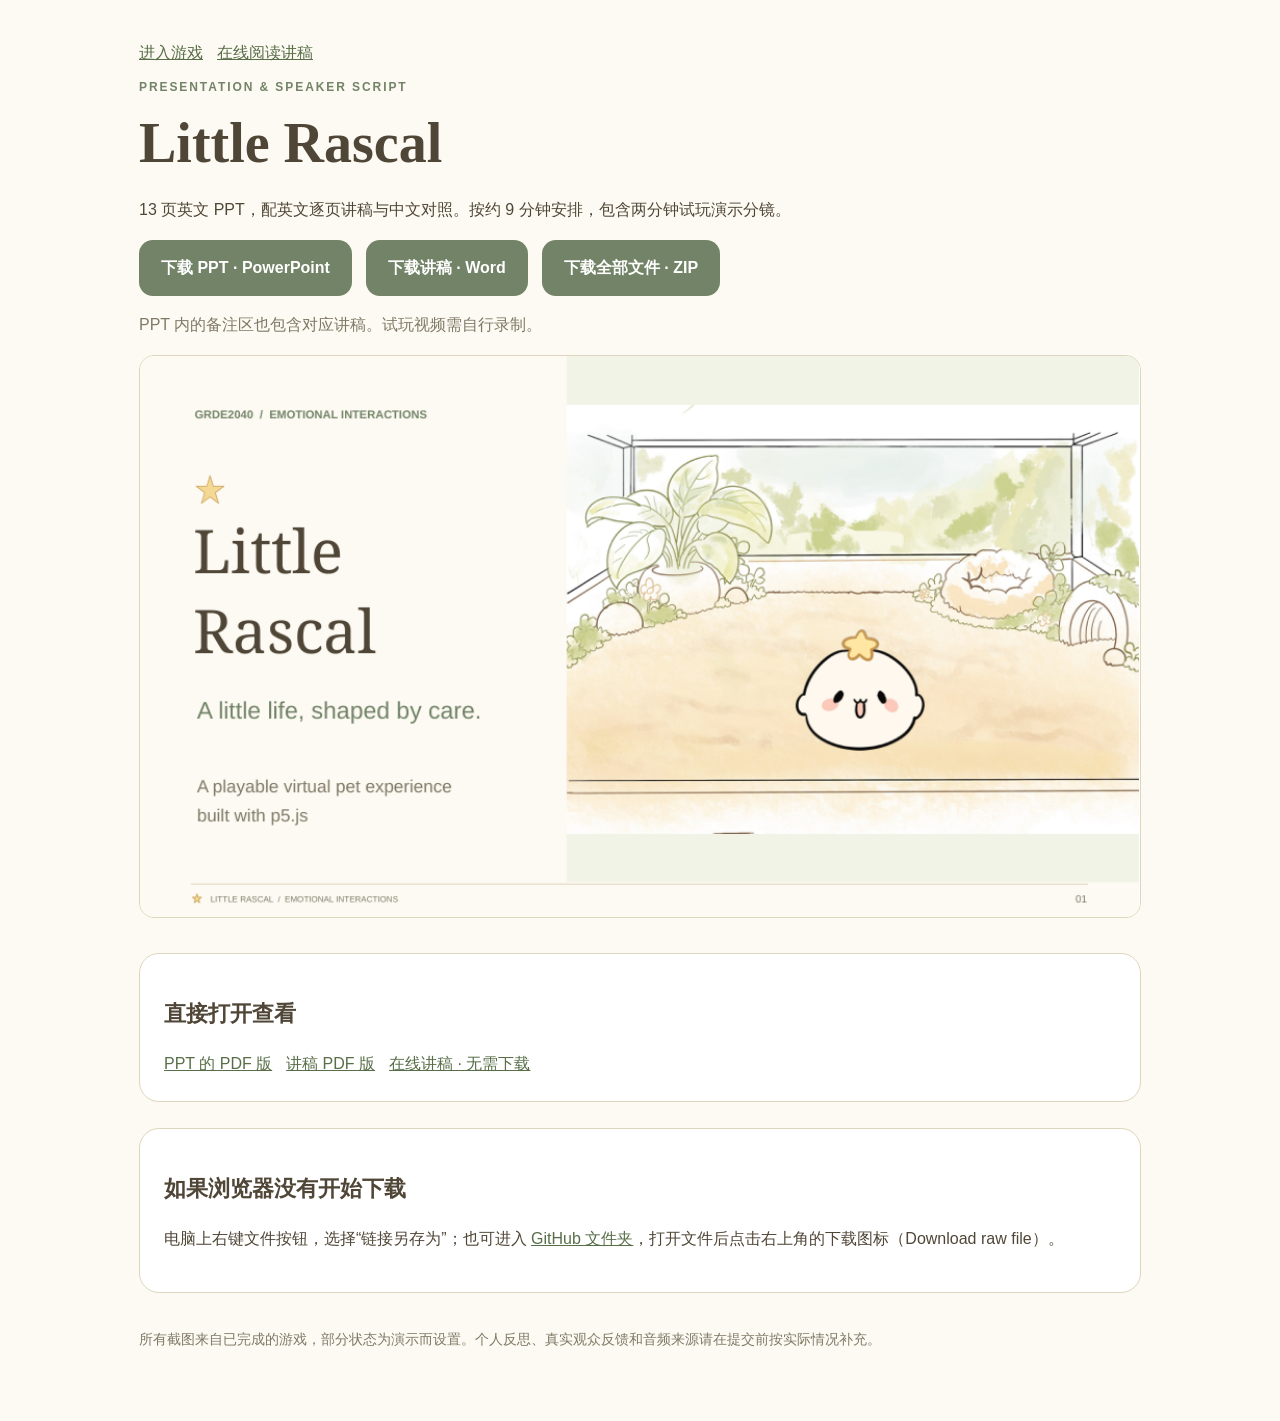
==== presentation/index.html @ aaacad66 "Publish presentation downloads and a browser-readable bilingual script" ====
<!doctype html><html lang="zh-CN"><head><meta charset="utf-8"><meta name="viewport" content="width=device-width,initial-scale=1"><title>Little Rascal · Presentation</title><style>*{box-sizing:border-box}body{margin:0;background:#fcfaf2;color:#504637;font-family:Arial,"Noto Sans CJK SC",sans-serif;line-height:1.65}main{max-width:1050px;margin:0 auto;padding:40px 24px 70px}h1{font-family:Georgia,serif;font-size:clamp(34px,6vw,56px);line-height:1.2;margin:8px 0 20px}h2{font-size:22px}a{color:#586e48}nav,.downloads{display:flex;gap:14px;flex-wrap:wrap}.button{display:inline-block;border-radius:14px;background:#728367;color:white;padding:15px 22px;font-weight:bold;text-decoration:none}.secondary{background:#ece5d2;color:#504637}section{background:white;border:1px solid #ded6bc;border-radius:20px;padding:24px;margin:26px 0}img{width:100%;height:auto;border-radius:15px;border:1px solid #ded6bc}.muted{color:#817967}.tag{letter-spacing:.16em;font-size:12px;color:#728367;font-weight:bold}.script p{white-space:pre-line}.time{color:#817967;font-size:14px}details{margin:18px 0}summary{cursor:pointer;font-weight:bold}footer{margin-top:35px;font-size:14px}a:focus-visible{outline:3px solid #cca35a;outline-offset:4px}</style></head><body><main><nav><a href="../">进入游戏</a><a href="script.html">在线阅读讲稿</a></nav><p class="tag">PRESENTATION &amp; SPEAKER SCRIPT</p><h1>Little Rascal</h1><p>13 页英文 PPT，配英文逐页讲稿与中文对照。按约 9 分钟安排，包含两分钟试玩演示分镜。</p><div class="downloads"><a class="button" download href="Little_Rascal_Presentation.pptx">下载 PPT · PowerPoint</a><a class="button" download href="Little_Rascal_Speaker_Script_EN_ZH.docx">下载讲稿 · Word</a><a class="button" download href="Little_Rascal_Presentation_Pack.zip">下载全部文件 · ZIP</a></div><p class="muted">PPT 内的备注区也包含对应讲稿。试玩视频需自行录制。</p><img src="cover.png" alt="Little Rascal 演示文稿封面：水彩房间中的星星宠物"><section><h2>直接打开查看</h2><nav><a href="Little_Rascal_Presentation.pdf">PPT 的 PDF 版</a><a href="Little_Rascal_Speaker_Script_EN_ZH.pdf">讲稿 PDF 版</a><a href="script.html">在线讲稿 · 无需下载</a></nav></section><section><h2>如果浏览器没有开始下载</h2><p>电脑上右键文件按钮，选择“链接另存为”；也可进入 <a href="https://github.com/itsangelia/little-rascal/tree/main/presentation">GitHub 文件夹</a>，打开文件后点击右上角的下载图标（Download raw file）。</p></section><footer class="muted">所有截图来自已完成的游戏，部分状态为演示而设置。个人反思、真实观众反馈和音频来源请在提交前按实际情况补充。</footer></main></body></html>
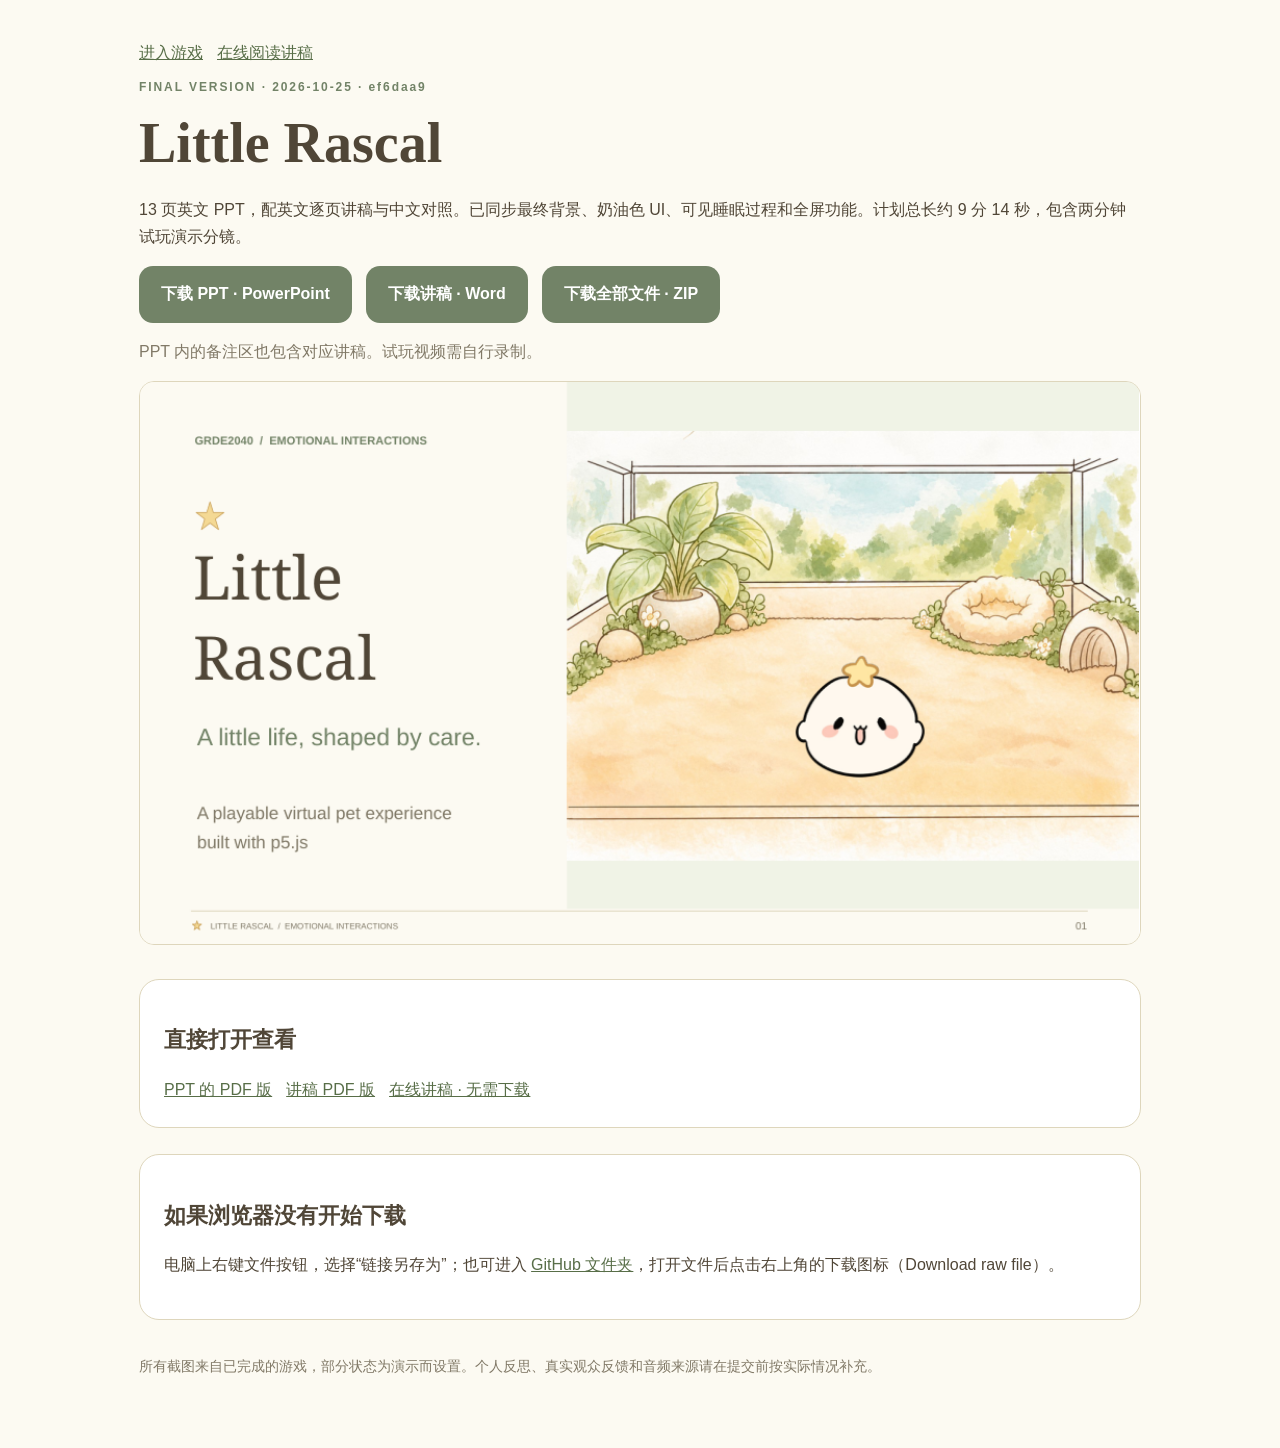
==== commit 66649411: "Refresh presentation and bilingual script for the final game build" ====
--- a/presentation/index.html
+++ b/presentation/index.html
@@ -1 +1 @@
-<!doctype html><html lang="zh-CN"><head><meta charset="utf-8"><meta name="viewport" content="width=device-width,initial-scale=1"><title>Little Rascal · Presentation</title><style>*{box-sizing:border-box}body{margin:0;background:#fcfaf2;color:#504637;font-family:Arial,"Noto Sans CJK SC",sans-serif;line-height:1.65}main{max-width:1050px;margin:0 auto;padding:40px 24px 70px}h1{font-family:Georgia,serif;font-size:clamp(34px,6vw,56px);line-height:1.2;margin:8px 0 20px}h2{font-size:22px}a{color:#586e48}nav,.downloads{display:flex;gap:14px;flex-wrap:wrap}.button{display:inline-block;border-radius:14px;background:#728367;color:white;padding:15px 22px;font-weight:bold;text-decoration:none}.secondary{background:#ece5d2;color:#504637}section{background:white;border:1px solid #ded6bc;border-radius:20px;padding:24px;margin:26px 0}img{width:100%;height:auto;border-radius:15px;border:1px solid #ded6bc}.muted{color:#817967}.tag{letter-spacing:.16em;font-size:12px;color:#728367;font-weight:bold}.script p{white-space:pre-line}.time{color:#817967;font-size:14px}details{margin:18px 0}summary{cursor:pointer;font-weight:bold}footer{margin-top:35px;font-size:14px}a:focus-visible{outline:3px solid #cca35a;outline-offset:4px}</style></head><body><main><nav><a href="../">进入游戏</a><a href="script.html">在线阅读讲稿</a></nav><p class="tag">PRESENTATION &amp; SPEAKER SCRIPT</p><h1>Little Rascal</h1><p>13 页英文 PPT，配英文逐页讲稿与中文对照。按约 9 分钟安排，包含两分钟试玩演示分镜。</p><div class="downloads"><a class="button" download href="Little_Rascal_Presentation.pptx">下载 PPT · PowerPoint</a><a class="button" download href="Little_Rascal_Speaker_Script_EN_ZH.docx">下载讲稿 · Word</a><a class="button" download href="Little_Rascal_Presentation_Pack.zip">下载全部文件 · ZIP</a></div><p class="muted">PPT 内的备注区也包含对应讲稿。试玩视频需自行录制。</p><img src="cover.png" alt="Little Rascal 演示文稿封面：水彩房间中的星星宠物"><section><h2>直接打开查看</h2><nav><a href="Little_Rascal_Presentation.pdf">PPT 的 PDF 版</a><a href="Little_Rascal_Speaker_Script_EN_ZH.pdf">讲稿 PDF 版</a><a href="script.html">在线讲稿 · 无需下载</a></nav></section><section><h2>如果浏览器没有开始下载</h2><p>电脑上右键文件按钮，选择“链接另存为”；也可进入 <a href="https://github.com/itsangelia/little-rascal/tree/main/presentation">GitHub 文件夹</a>，打开文件后点击右上角的下载图标（Download raw file）。</p></section><footer class="muted">所有截图来自已完成的游戏，部分状态为演示而设置。个人反思、真实观众反馈和音频来源请在提交前按实际情况补充。</footer></main></body></html>+<!doctype html><html lang="zh-CN"><head><meta charset="utf-8"><meta name="viewport" content="width=device-width,initial-scale=1"><title>Little Rascal · Presentation</title><style>*{box-sizing:border-box}body{margin:0;background:#fcfaf2;color:#504637;font-family:Arial,"Noto Sans CJK SC",sans-serif;line-height:1.65}main{max-width:1050px;margin:0 auto;padding:40px 24px 70px}h1{font-family:Georgia,serif;font-size:clamp(34px,6vw,56px);line-height:1.2;margin:8px 0 20px}h2{font-size:22px}a{color:#586e48}nav,.downloads{display:flex;gap:14px;flex-wrap:wrap}.button{display:inline-block;border-radius:14px;background:#728367;color:white;padding:15px 22px;font-weight:bold;text-decoration:none}.secondary{background:#ece5d2;color:#504637}section{background:white;border:1px solid #ded6bc;border-radius:20px;padding:24px;margin:26px 0}img{width:100%;height:auto;border-radius:15px;border:1px solid #ded6bc}.muted{color:#817967}.tag{letter-spacing:.16em;font-size:12px;color:#728367;font-weight:bold}.script p{white-space:pre-line}.time{color:#817967;font-size:14px}details{margin:18px 0}summary{cursor:pointer;font-weight:bold}footer{margin-top:35px;font-size:14px}a:focus-visible{outline:3px solid #cca35a;outline-offset:4px}</style></head><body><main><nav><a href="../">进入游戏</a><a href="script.html?v=final-ef6daa9">在线阅读讲稿</a></nav><p class="tag">FINAL VERSION · 2026-10-25 · ef6daa9</p><h1>Little Rascal</h1><p>13 页英文 PPT，配英文逐页讲稿与中文对照。已同步最终背景、奶油色 UI、可见睡眠过程和全屏功能。计划总长约 9 分 14 秒，包含两分钟试玩演示分镜。</p><div class="downloads"><a class="button" download href="Little_Rascal_Presentation.pptx?v=final-ef6daa9">下载 PPT · PowerPoint</a><a class="button" download href="Little_Rascal_Speaker_Script_EN_ZH.docx?v=final-ef6daa9">下载讲稿 · Word</a><a class="button" download href="Little_Rascal_Presentation_Pack.zip?v=final-ef6daa9">下载全部文件 · ZIP</a></div><p class="muted">PPT 内的备注区也包含对应讲稿。试玩视频需自行录制。</p><img src="cover.png?v=final-ef6daa9" alt="Little Rascal 演示文稿封面：水彩房间中的星星宠物"><section><h2>直接打开查看</h2><nav><a href="Little_Rascal_Presentation.pdf?v=final-ef6daa9">PPT 的 PDF 版</a><a href="Little_Rascal_Speaker_Script_EN_ZH.pdf?v=final-ef6daa9">讲稿 PDF 版</a><a href="script.html?v=final-ef6daa9">在线讲稿 · 无需下载</a></nav></section><section><h2>如果浏览器没有开始下载</h2><p>电脑上右键文件按钮，选择“链接另存为”；也可进入 <a href="https://github.com/itsangelia/little-rascal/tree/main/presentation">GitHub 文件夹</a>，打开文件后点击右上角的下载图标（Download raw file）。</p></section><footer class="muted">所有截图来自已完成的游戏，部分状态为演示而设置。个人反思、真实观众反馈和音频来源请在提交前按实际情况补充。</footer></main></body></html>
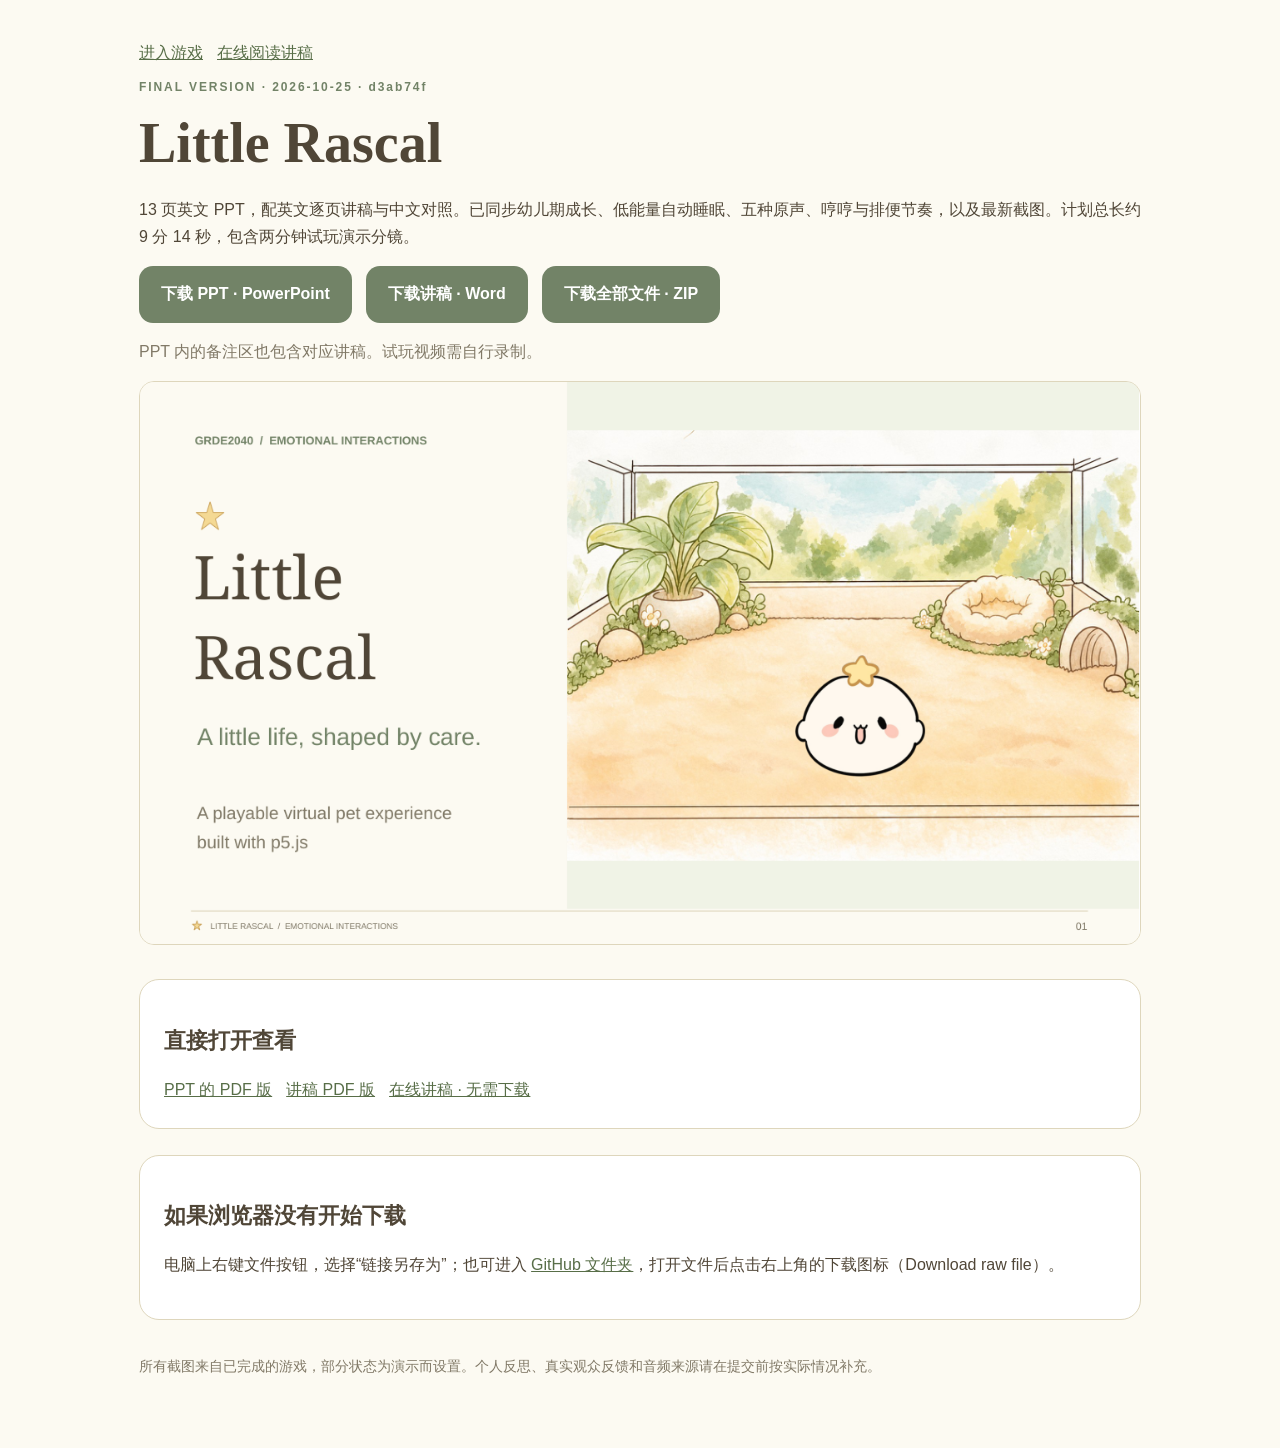
==== commit 29df3e77: "Update presentation and bilingual script for current care rules and recorded audio" ====
--- a/presentation/index.html
+++ b/presentation/index.html
@@ -1 +1 @@
-<!doctype html><html lang="zh-CN"><head><meta charset="utf-8"><meta name="viewport" content="width=device-width,initial-scale=1"><title>Little Rascal · Presentation</title><style>*{box-sizing:border-box}body{margin:0;background:#fcfaf2;color:#504637;font-family:Arial,"Noto Sans CJK SC",sans-serif;line-height:1.65}main{max-width:1050px;margin:0 auto;padding:40px 24px 70px}h1{font-family:Georgia,serif;font-size:clamp(34px,6vw,56px);line-height:1.2;margin:8px 0 20px}h2{font-size:22px}a{color:#586e48}nav,.downloads{display:flex;gap:14px;flex-wrap:wrap}.button{display:inline-block;border-radius:14px;background:#728367;color:white;padding:15px 22px;font-weight:bold;text-decoration:none}.secondary{background:#ece5d2;color:#504637}section{background:white;border:1px solid #ded6bc;border-radius:20px;padding:24px;margin:26px 0}img{width:100%;height:auto;border-radius:15px;border:1px solid #ded6bc}.muted{color:#817967}.tag{letter-spacing:.16em;font-size:12px;color:#728367;font-weight:bold}.script p{white-space:pre-line}.time{color:#817967;font-size:14px}details{margin:18px 0}summary{cursor:pointer;font-weight:bold}footer{margin-top:35px;font-size:14px}a:focus-visible{outline:3px solid #cca35a;outline-offset:4px}</style></head><body><main><nav><a href="../">进入游戏</a><a href="script.html?v=final-ef6daa9">在线阅读讲稿</a></nav><p class="tag">FINAL VERSION · 2026-10-25 · ef6daa9</p><h1>Little Rascal</h1><p>13 页英文 PPT，配英文逐页讲稿与中文对照。已同步最终背景、奶油色 UI、可见睡眠过程和全屏功能。计划总长约 9 分 14 秒，包含两分钟试玩演示分镜。</p><div class="downloads"><a class="button" download href="Little_Rascal_Presentation.pptx?v=final-ef6daa9">下载 PPT · PowerPoint</a><a class="button" download href="Little_Rascal_Speaker_Script_EN_ZH.docx?v=final-ef6daa9">下载讲稿 · Word</a><a class="button" download href="Little_Rascal_Presentation_Pack.zip?v=final-ef6daa9">下载全部文件 · ZIP</a></div><p class="muted">PPT 内的备注区也包含对应讲稿。试玩视频需自行录制。</p><img src="cover.png?v=final-ef6daa9" alt="Little Rascal 演示文稿封面：水彩房间中的星星宠物"><section><h2>直接打开查看</h2><nav><a href="Little_Rascal_Presentation.pdf?v=final-ef6daa9">PPT 的 PDF 版</a><a href="Little_Rascal_Speaker_Script_EN_ZH.pdf?v=final-ef6daa9">讲稿 PDF 版</a><a href="script.html?v=final-ef6daa9">在线讲稿 · 无需下载</a></nav></section><section><h2>如果浏览器没有开始下载</h2><p>电脑上右键文件按钮，选择“链接另存为”；也可进入 <a href="https://github.com/itsangelia/little-rascal/tree/main/presentation">GitHub 文件夹</a>，打开文件后点击右上角的下载图标（Download raw file）。</p></section><footer class="muted">所有截图来自已完成的游戏，部分状态为演示而设置。个人反思、真实观众反馈和音频来源请在提交前按实际情况补充。</footer></main></body></html>+<!doctype html><html lang="zh-CN"><head><meta charset="utf-8"><meta name="viewport" content="width=device-width,initial-scale=1"><title>Little Rascal · Presentation</title><style>*{box-sizing:border-box}body{margin:0;background:#fcfaf2;color:#504637;font-family:Arial,"Noto Sans CJK SC",sans-serif;line-height:1.65}main{max-width:1050px;margin:0 auto;padding:40px 24px 70px}h1{font-family:Georgia,serif;font-size:clamp(34px,6vw,56px);line-height:1.2;margin:8px 0 20px}h2{font-size:22px}a{color:#586e48}nav,.downloads{display:flex;gap:14px;flex-wrap:wrap}.button{display:inline-block;border-radius:14px;background:#728367;color:white;padding:15px 22px;font-weight:bold;text-decoration:none}.secondary{background:#ece5d2;color:#504637}section{background:white;border:1px solid #ded6bc;border-radius:20px;padding:24px;margin:26px 0}img{width:100%;height:auto;border-radius:15px;border:1px solid #ded6bc}.muted{color:#817967}.tag{letter-spacing:.16em;font-size:12px;color:#728367;font-weight:bold}.script p{white-space:pre-line}.time{color:#817967;font-size:14px}details{margin:18px 0}summary{cursor:pointer;font-weight:bold}footer{margin-top:35px;font-size:14px}a:focus-visible{outline:3px solid #cca35a;outline-offset:4px}</style></head><body><main><nav><a href="../">进入游戏</a><a href="script.html?v=final-d3ab74f">在线阅读讲稿</a></nav><p class="tag">FINAL VERSION · 2026-10-25 · d3ab74f</p><h1>Little Rascal</h1><p>13 页英文 PPT，配英文逐页讲稿与中文对照。已同步幼儿期成长、低能量自动睡眠、五种原声、哼哼与排便节奏，以及最新截图。计划总长约 9 分 14 秒，包含两分钟试玩演示分镜。</p><div class="downloads"><a class="button" download href="Little_Rascal_Presentation.pptx?v=final-d3ab74f">下载 PPT · PowerPoint</a><a class="button" download href="Little_Rascal_Speaker_Script_EN_ZH.docx?v=final-d3ab74f">下载讲稿 · Word</a><a class="button" download href="Little_Rascal_Presentation_Pack.zip?v=final-d3ab74f">下载全部文件 · ZIP</a></div><p class="muted">PPT 内的备注区也包含对应讲稿。试玩视频需自行录制。</p><img src="cover.png?v=final-d3ab74f" alt="Little Rascal 演示文稿封面：水彩房间中的星星宠物"><section><h2>直接打开查看</h2><nav><a href="Little_Rascal_Presentation.pdf?v=final-d3ab74f">PPT 的 PDF 版</a><a href="Little_Rascal_Speaker_Script_EN_ZH.pdf?v=final-d3ab74f">讲稿 PDF 版</a><a href="script.html?v=final-d3ab74f">在线讲稿 · 无需下载</a></nav></section><section><h2>如果浏览器没有开始下载</h2><p>电脑上右键文件按钮，选择“链接另存为”；也可进入 <a href="https://github.com/itsangelia/little-rascal/tree/main/presentation">GitHub 文件夹</a>，打开文件后点击右上角的下载图标（Download raw file）。</p></section><footer class="muted">所有截图来自已完成的游戏，部分状态为演示而设置。个人反思、真实观众反馈和音频来源请在提交前按实际情况补充。</footer></main></body></html>
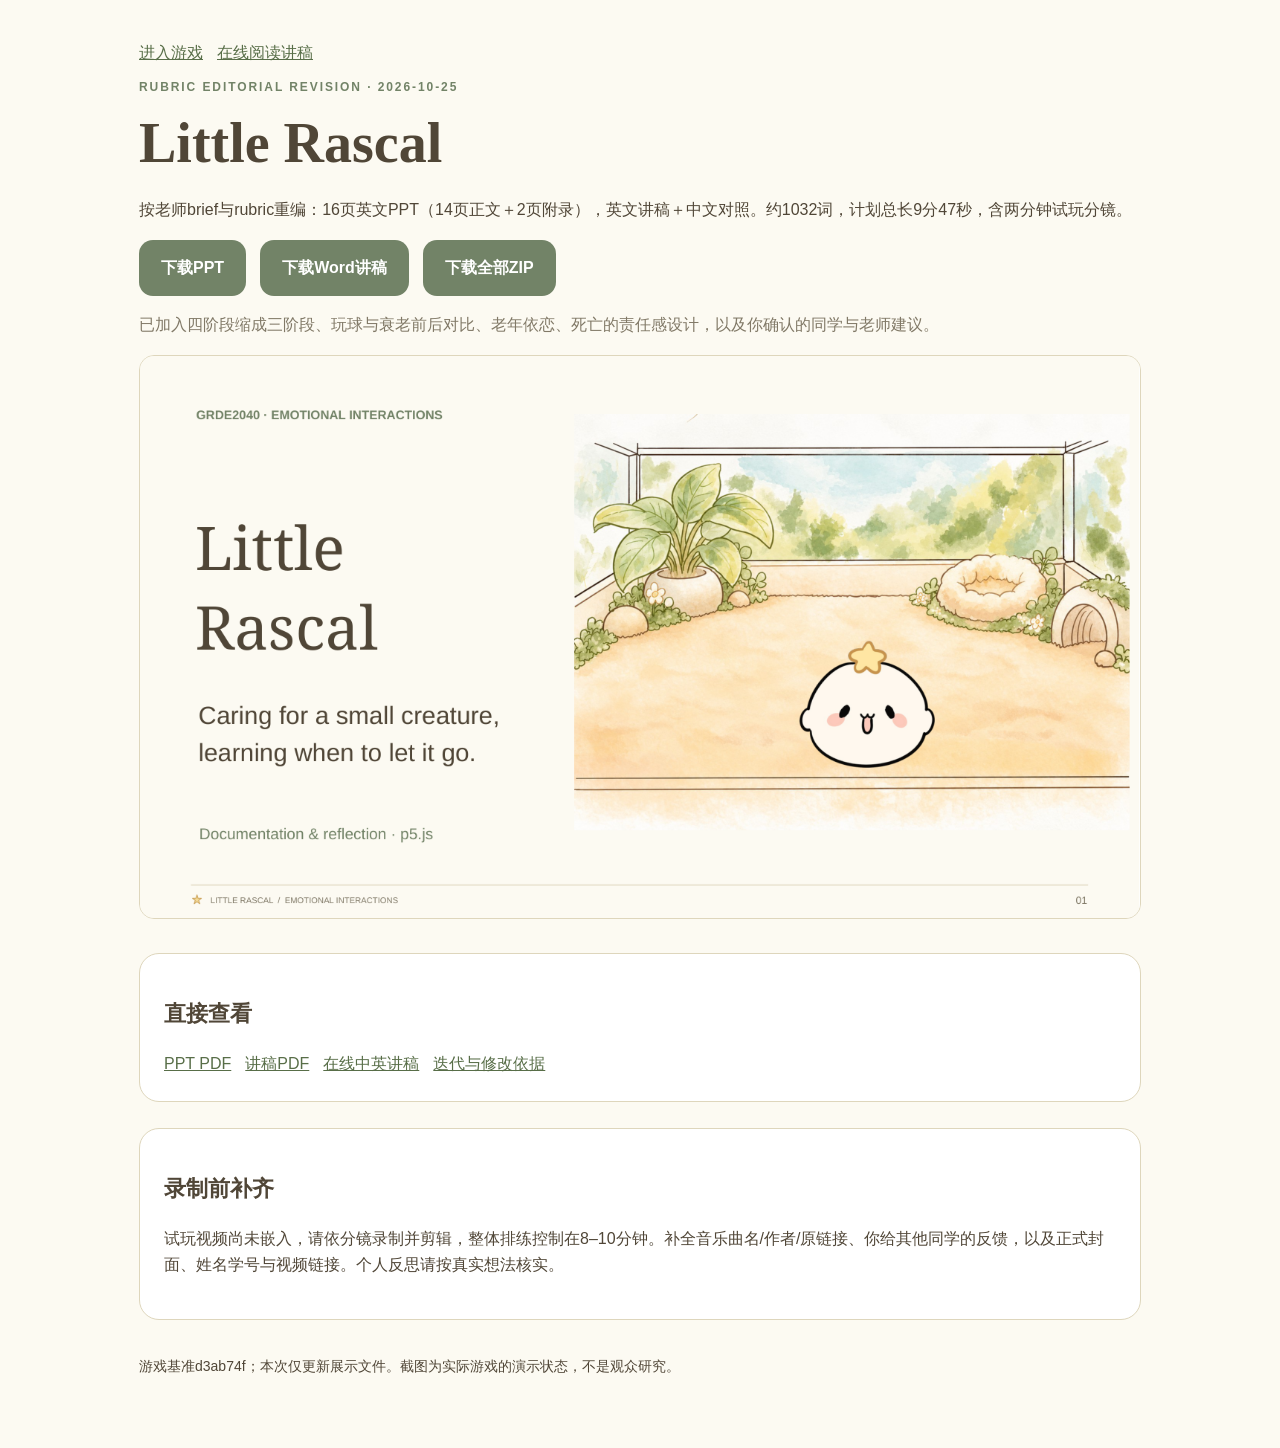
==== commit 980c227a: "Rewrite presentation around rubric, iteration evidence and life cycle" ====
--- a/presentation/index.html
+++ b/presentation/index.html
@@ -1 +1 @@
-<!doctype html><html lang="zh-CN"><head><meta charset="utf-8"><meta name="viewport" content="width=device-width,initial-scale=1"><title>Little Rascal · Presentation</title><style>*{box-sizing:border-box}body{margin:0;background:#fcfaf2;color:#504637;font-family:Arial,"Noto Sans CJK SC",sans-serif;line-height:1.65}main{max-width:1050px;margin:0 auto;padding:40px 24px 70px}h1{font-family:Georgia,serif;font-size:clamp(34px,6vw,56px);line-height:1.2;margin:8px 0 20px}h2{font-size:22px}a{color:#586e48}nav,.downloads{display:flex;gap:14px;flex-wrap:wrap}.button{display:inline-block;border-radius:14px;background:#728367;color:white;padding:15px 22px;font-weight:bold;text-decoration:none}.secondary{background:#ece5d2;color:#504637}section{background:white;border:1px solid #ded6bc;border-radius:20px;padding:24px;margin:26px 0}img{width:100%;height:auto;border-radius:15px;border:1px solid #ded6bc}.muted{color:#817967}.tag{letter-spacing:.16em;font-size:12px;color:#728367;font-weight:bold}.script p{white-space:pre-line}.time{color:#817967;font-size:14px}details{margin:18px 0}summary{cursor:pointer;font-weight:bold}footer{margin-top:35px;font-size:14px}a:focus-visible{outline:3px solid #cca35a;outline-offset:4px}</style></head><body><main><nav><a href="../">进入游戏</a><a href="script.html?v=final-d3ab74f">在线阅读讲稿</a></nav><p class="tag">FINAL VERSION · 2026-10-25 · d3ab74f</p><h1>Little Rascal</h1><p>13 页英文 PPT，配英文逐页讲稿与中文对照。已同步幼儿期成长、低能量自动睡眠、五种原声、哼哼与排便节奏，以及最新截图。计划总长约 9 分 14 秒，包含两分钟试玩演示分镜。</p><div class="downloads"><a class="button" download href="Little_Rascal_Presentation.pptx?v=final-d3ab74f">下载 PPT · PowerPoint</a><a class="button" download href="Little_Rascal_Speaker_Script_EN_ZH.docx?v=final-d3ab74f">下载讲稿 · Word</a><a class="button" download href="Little_Rascal_Presentation_Pack.zip?v=final-d3ab74f">下载全部文件 · ZIP</a></div><p class="muted">PPT 内的备注区也包含对应讲稿。试玩视频需自行录制。</p><img src="cover.png?v=final-d3ab74f" alt="Little Rascal 演示文稿封面：水彩房间中的星星宠物"><section><h2>直接打开查看</h2><nav><a href="Little_Rascal_Presentation.pdf?v=final-d3ab74f">PPT 的 PDF 版</a><a href="Little_Rascal_Speaker_Script_EN_ZH.pdf?v=final-d3ab74f">讲稿 PDF 版</a><a href="script.html?v=final-d3ab74f">在线讲稿 · 无需下载</a></nav></section><section><h2>如果浏览器没有开始下载</h2><p>电脑上右键文件按钮，选择“链接另存为”；也可进入 <a href="https://github.com/itsangelia/little-rascal/tree/main/presentation">GitHub 文件夹</a>，打开文件后点击右上角的下载图标（Download raw file）。</p></section><footer class="muted">所有截图来自已完成的游戏，部分状态为演示而设置。个人反思、真实观众反馈和音频来源请在提交前按实际情况补充。</footer></main></body></html>+<!doctype html><html lang="zh-CN"><head><meta charset="utf-8"><meta name="viewport" content="width=device-width,initial-scale=1"><title>Little Rascal · Presentation</title><style>*{box-sizing:border-box}body{margin:0;background:#fcfaf2;color:#504637;font-family:Arial,"Noto Sans CJK SC",sans-serif;line-height:1.65}main{max-width:1050px;margin:0 auto;padding:40px 24px 70px}h1{font-family:Georgia,serif;font-size:clamp(34px,6vw,56px);line-height:1.2;margin:8px 0 20px}h2{font-size:22px}a{color:#586e48}nav,.downloads{display:flex;gap:14px;flex-wrap:wrap}.button{display:inline-block;border-radius:14px;background:#728367;color:white;padding:15px 22px;font-weight:bold;text-decoration:none}.secondary{background:#ece5d2;color:#504637}section{background:white;border:1px solid #ded6bc;border-radius:20px;padding:24px;margin:26px 0}img{width:100%;height:auto;border-radius:15px;border:1px solid #ded6bc}.muted{color:#817967}.tag{letter-spacing:.16em;font-size:12px;color:#728367;font-weight:bold}.script p{white-space:pre-line}.time{color:#817967;font-size:14px}details{margin:18px 0}summary{cursor:pointer;font-weight:bold}footer{margin-top:35px;font-size:14px}a:focus-visible{outline:3px solid #cca35a;outline-offset:4px}</style></head><body><main><nav><a href="../">进入游戏</a><a href="script.html?v=editorial-v2-20261025">在线阅读讲稿</a></nav><p class="tag">RUBRIC EDITORIAL REVISION · 2026-10-25</p><h1>Little Rascal</h1><p>按老师brief与rubric重编：16页英文PPT（14页正文＋2页附录），英文讲稿＋中文对照。约1032词，计划总长9分47秒，含两分钟试玩分镜。</p><div class="downloads"><a class="button" download href="Little_Rascal_Presentation.pptx?v=editorial-v2-20261025">下载PPT</a><a class="button" download href="Little_Rascal_Speaker_Script_EN_ZH.docx?v=editorial-v2-20261025">下载Word讲稿</a><a class="button" download href="Little_Rascal_Presentation_Pack.zip?v=editorial-v2-20261025">下载全部ZIP</a></div><p class="muted">已加入四阶段缩成三阶段、玩球与衰老前后对比、老年依恋、死亡的责任感设计，以及你确认的同学与老师建议。</p><img src="cover.png?v=editorial-v2-20261025" alt="Little Rascal新版演讲封面"><section><h2>直接查看</h2><nav><a href="Little_Rascal_Presentation.pdf?v=editorial-v2-20261025">PPT PDF</a><a href="Little_Rascal_Speaker_Script_EN_ZH.pdf?v=editorial-v2-20261025">讲稿PDF</a><a href="script.html?v=editorial-v2-20261025">在线中英讲稿</a><a href="Revision_Record_EN_ZH.md?v=editorial-v2-20261025">迭代与修改依据</a></nav></section><section><h2>录制前补齐</h2><p>试玩视频尚未嵌入，请依分镜录制并剪辑，整体排练控制在8–10分钟。补全音乐曲名/作者/原链接、你给其他同学的反馈，以及正式封面、姓名学号与视频链接。个人反思请按真实想法核实。</p></section><footer>游戏基准d3ab74f；本次仅更新展示文件。截图为实际游戏的演示状态，不是观众研究。</footer></main></body></html>
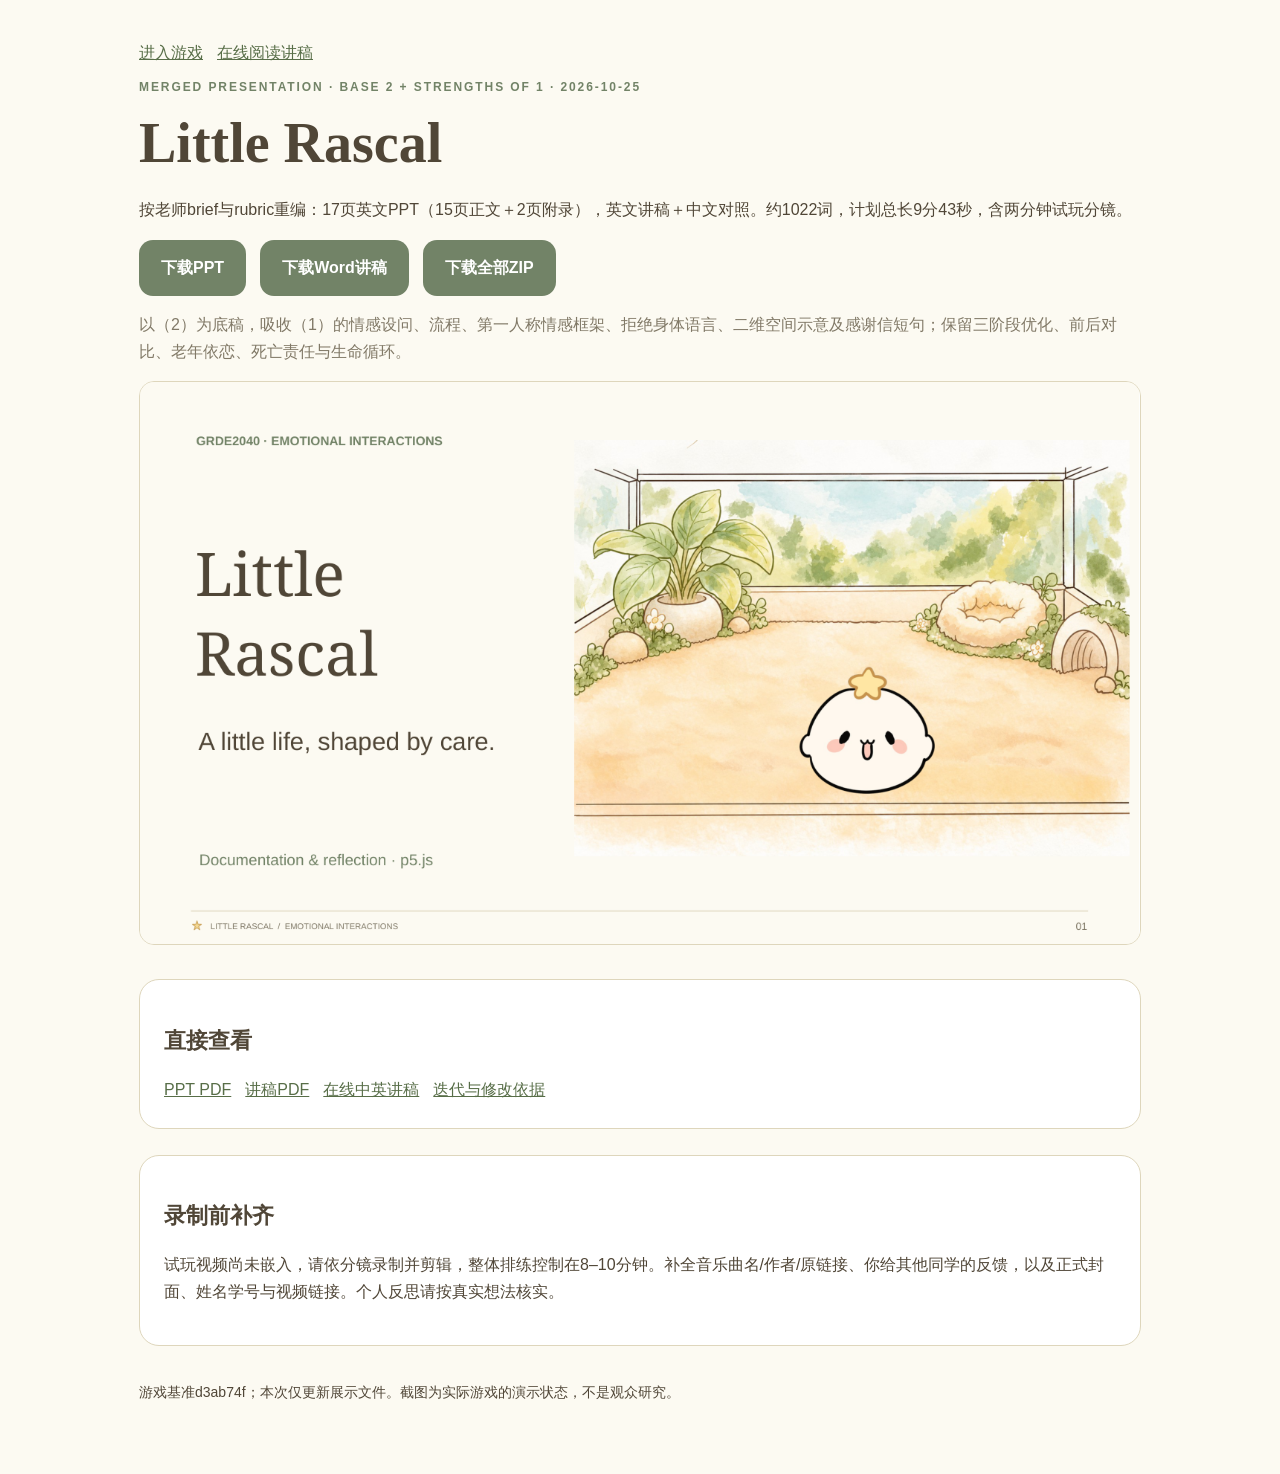
==== commit 9445f5d9: "Merge strengths of presentation one into uploaded version two" ====
--- a/presentation/index.html
+++ b/presentation/index.html
@@ -1 +1 @@
-<!doctype html><html lang="zh-CN"><head><meta charset="utf-8"><meta name="viewport" content="width=device-width,initial-scale=1"><title>Little Rascal · Presentation</title><style>*{box-sizing:border-box}body{margin:0;background:#fcfaf2;color:#504637;font-family:Arial,"Noto Sans CJK SC",sans-serif;line-height:1.65}main{max-width:1050px;margin:0 auto;padding:40px 24px 70px}h1{font-family:Georgia,serif;font-size:clamp(34px,6vw,56px);line-height:1.2;margin:8px 0 20px}h2{font-size:22px}a{color:#586e48}nav,.downloads{display:flex;gap:14px;flex-wrap:wrap}.button{display:inline-block;border-radius:14px;background:#728367;color:white;padding:15px 22px;font-weight:bold;text-decoration:none}.secondary{background:#ece5d2;color:#504637}section{background:white;border:1px solid #ded6bc;border-radius:20px;padding:24px;margin:26px 0}img{width:100%;height:auto;border-radius:15px;border:1px solid #ded6bc}.muted{color:#817967}.tag{letter-spacing:.16em;font-size:12px;color:#728367;font-weight:bold}.script p{white-space:pre-line}.time{color:#817967;font-size:14px}details{margin:18px 0}summary{cursor:pointer;font-weight:bold}footer{margin-top:35px;font-size:14px}a:focus-visible{outline:3px solid #cca35a;outline-offset:4px}</style></head><body><main><nav><a href="../">进入游戏</a><a href="script.html?v=editorial-v2-20261025">在线阅读讲稿</a></nav><p class="tag">RUBRIC EDITORIAL REVISION · 2026-10-25</p><h1>Little Rascal</h1><p>按老师brief与rubric重编：16页英文PPT（14页正文＋2页附录），英文讲稿＋中文对照。约1032词，计划总长9分47秒，含两分钟试玩分镜。</p><div class="downloads"><a class="button" download href="Little_Rascal_Presentation.pptx?v=editorial-v2-20261025">下载PPT</a><a class="button" download href="Little_Rascal_Speaker_Script_EN_ZH.docx?v=editorial-v2-20261025">下载Word讲稿</a><a class="button" download href="Little_Rascal_Presentation_Pack.zip?v=editorial-v2-20261025">下载全部ZIP</a></div><p class="muted">已加入四阶段缩成三阶段、玩球与衰老前后对比、老年依恋、死亡的责任感设计，以及你确认的同学与老师建议。</p><img src="cover.png?v=editorial-v2-20261025" alt="Little Rascal新版演讲封面"><section><h2>直接查看</h2><nav><a href="Little_Rascal_Presentation.pdf?v=editorial-v2-20261025">PPT PDF</a><a href="Little_Rascal_Speaker_Script_EN_ZH.pdf?v=editorial-v2-20261025">讲稿PDF</a><a href="script.html?v=editorial-v2-20261025">在线中英讲稿</a><a href="Revision_Record_EN_ZH.md?v=editorial-v2-20261025">迭代与修改依据</a></nav></section><section><h2>录制前补齐</h2><p>试玩视频尚未嵌入，请依分镜录制并剪辑，整体排练控制在8–10分钟。补全音乐曲名/作者/原链接、你给其他同学的反馈，以及正式封面、姓名学号与视频链接。个人反思请按真实想法核实。</p></section><footer>游戏基准d3ab74f；本次仅更新展示文件。截图为实际游戏的演示状态，不是观众研究。</footer></main></body></html>+<!doctype html><html lang="zh-CN"><head><meta charset="utf-8"><meta name="viewport" content="width=device-width,initial-scale=1"><title>Little Rascal · Presentation</title><style>*{box-sizing:border-box}body{margin:0;background:#fcfaf2;color:#504637;font-family:Arial,"Noto Sans CJK SC",sans-serif;line-height:1.65}main{max-width:1050px;margin:0 auto;padding:40px 24px 70px}h1{font-family:Georgia,serif;font-size:clamp(34px,6vw,56px);line-height:1.2;margin:8px 0 20px}h2{font-size:22px}a{color:#586e48}nav,.downloads{display:flex;gap:14px;flex-wrap:wrap}.button{display:inline-block;border-radius:14px;background:#728367;color:white;padding:15px 22px;font-weight:bold;text-decoration:none}.secondary{background:#ece5d2;color:#504637}section{background:white;border:1px solid #ded6bc;border-radius:20px;padding:24px;margin:26px 0}img{width:100%;height:auto;border-radius:15px;border:1px solid #ded6bc}.muted{color:#817967}.tag{letter-spacing:.16em;font-size:12px;color:#728367;font-weight:bold}.script p{white-space:pre-line}.time{color:#817967;font-size:14px}details{margin:18px 0}summary{cursor:pointer;font-weight:bold}footer{margin-top:35px;font-size:14px}a:focus-visible{outline:3px solid #cca35a;outline-offset:4px}</style></head><body><main><nav><a href="../">进入游戏</a><a href="script.html?v=merged-v3-20261025">在线阅读讲稿</a></nav><p class="tag">MERGED PRESENTATION · BASE 2 + STRENGTHS OF 1 · 2026-10-25</p><h1>Little Rascal</h1><p>按老师brief与rubric重编：17页英文PPT（15页正文＋2页附录），英文讲稿＋中文对照。约1022词，计划总长9分43秒，含两分钟试玩分镜。</p><div class="downloads"><a class="button" download href="Little_Rascal_Presentation.pptx?v=merged-v3-20261025">下载PPT</a><a class="button" download href="Little_Rascal_Speaker_Script_EN_ZH.docx?v=merged-v3-20261025">下载Word讲稿</a><a class="button" download href="Little_Rascal_Presentation_Pack.zip?v=merged-v3-20261025">下载全部ZIP</a></div><p class="muted">以（2）为底稿，吸收（1）的情感设问、流程、第一人称情感框架、拒绝身体语言、二维空间示意及感谢信短句；保留三阶段优化、前后对比、老年依恋、死亡责任与生命循环。</p><img src="cover.png?v=merged-v3-20261025" alt="Little Rascal新版演讲封面"><section><h2>直接查看</h2><nav><a href="Little_Rascal_Presentation.pdf?v=merged-v3-20261025">PPT PDF</a><a href="Little_Rascal_Speaker_Script_EN_ZH.pdf?v=merged-v3-20261025">讲稿PDF</a><a href="script.html?v=merged-v3-20261025">在线中英讲稿</a><a href="Revision_Record_EN_ZH.md?v=merged-v3-20261025">迭代与修改依据</a></nav></section><section><h2>录制前补齐</h2><p>试玩视频尚未嵌入，请依分镜录制并剪辑，整体排练控制在8–10分钟。补全音乐曲名/作者/原链接、你给其他同学的反馈，以及正式封面、姓名学号与视频链接。个人反思请按真实想法核实。</p></section><footer>游戏基准d3ab74f；本次仅更新展示文件。截图为实际游戏的演示状态，不是观众研究。</footer></main></body></html>
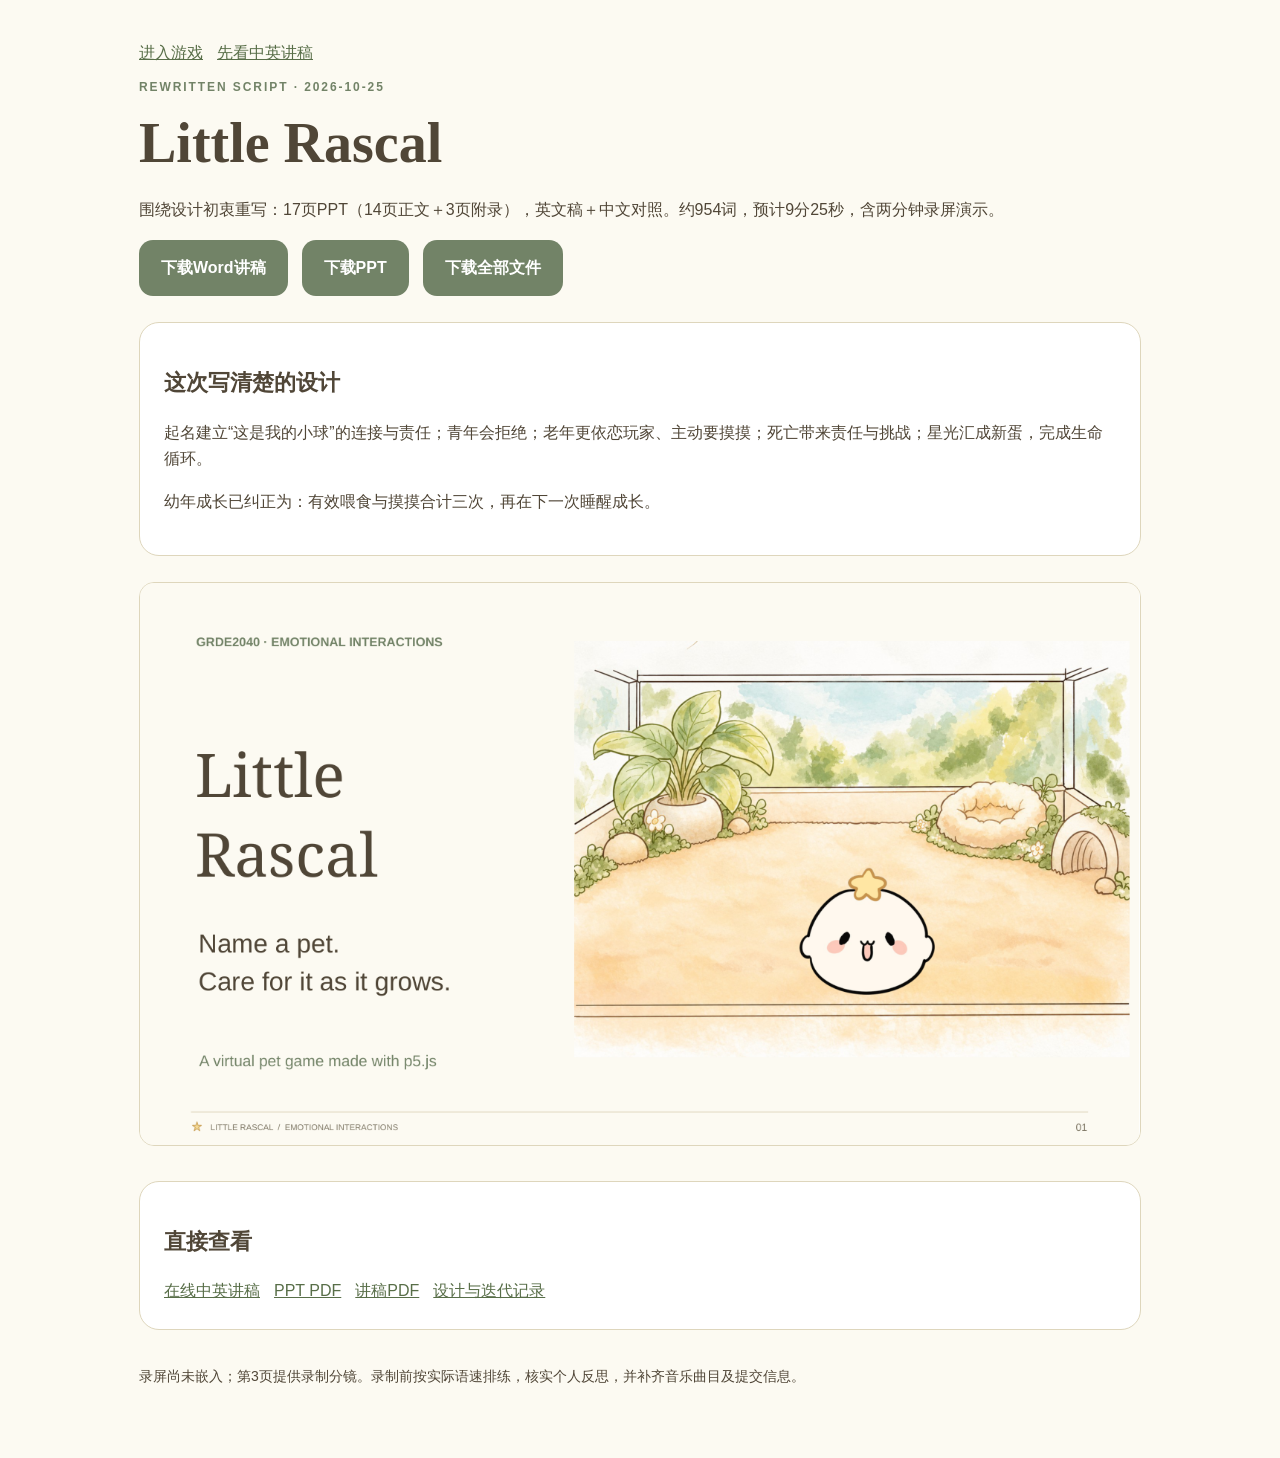
==== commit 2bb5c97a: "Rewrite narration around stated design intentions and correct combined childhood care rule" ====
--- a/presentation/index.html
+++ b/presentation/index.html
@@ -1 +1 @@
-<!doctype html><html lang="zh-CN"><head><meta charset="utf-8"><meta name="viewport" content="width=device-width,initial-scale=1"><title>Little Rascal · Presentation</title><style>*{box-sizing:border-box}body{margin:0;background:#fcfaf2;color:#504637;font-family:Arial,"Noto Sans CJK SC",sans-serif;line-height:1.65}main{max-width:1050px;margin:0 auto;padding:40px 24px 70px}h1{font-family:Georgia,serif;font-size:clamp(34px,6vw,56px);line-height:1.2;margin:8px 0 20px}h2{font-size:22px}a{color:#586e48}nav,.downloads{display:flex;gap:14px;flex-wrap:wrap}.button{display:inline-block;border-radius:14px;background:#728367;color:white;padding:15px 22px;font-weight:bold;text-decoration:none}.secondary{background:#ece5d2;color:#504637}section{background:white;border:1px solid #ded6bc;border-radius:20px;padding:24px;margin:26px 0}img{width:100%;height:auto;border-radius:15px;border:1px solid #ded6bc}.muted{color:#817967}.tag{letter-spacing:.16em;font-size:12px;color:#728367;font-weight:bold}.script p{white-space:pre-line}.time{color:#817967;font-size:14px}details{margin:18px 0}summary{cursor:pointer;font-weight:bold}footer{margin-top:35px;font-size:14px}a:focus-visible{outline:3px solid #cca35a;outline-offset:4px}</style></head><body><main><nav><a href="../">进入游戏</a><a href="script.html?v=merged-v3-20261025">在线阅读讲稿</a></nav><p class="tag">MERGED PRESENTATION · BASE 2 + STRENGTHS OF 1 · 2026-10-25</p><h1>Little Rascal</h1><p>按老师brief与rubric重编：17页英文PPT（15页正文＋2页附录），英文讲稿＋中文对照。约1022词，计划总长9分43秒，含两分钟试玩分镜。</p><div class="downloads"><a class="button" download href="Little_Rascal_Presentation.pptx?v=merged-v3-20261025">下载PPT</a><a class="button" download href="Little_Rascal_Speaker_Script_EN_ZH.docx?v=merged-v3-20261025">下载Word讲稿</a><a class="button" download href="Little_Rascal_Presentation_Pack.zip?v=merged-v3-20261025">下载全部ZIP</a></div><p class="muted">以（2）为底稿，吸收（1）的情感设问、流程、第一人称情感框架、拒绝身体语言、二维空间示意及感谢信短句；保留三阶段优化、前后对比、老年依恋、死亡责任与生命循环。</p><img src="cover.png?v=merged-v3-20261025" alt="Little Rascal新版演讲封面"><section><h2>直接查看</h2><nav><a href="Little_Rascal_Presentation.pdf?v=merged-v3-20261025">PPT PDF</a><a href="Little_Rascal_Speaker_Script_EN_ZH.pdf?v=merged-v3-20261025">讲稿PDF</a><a href="script.html?v=merged-v3-20261025">在线中英讲稿</a><a href="Revision_Record_EN_ZH.md?v=merged-v3-20261025">迭代与修改依据</a></nav></section><section><h2>录制前补齐</h2><p>试玩视频尚未嵌入，请依分镜录制并剪辑，整体排练控制在8–10分钟。补全音乐曲名/作者/原链接、你给其他同学的反馈，以及正式封面、姓名学号与视频链接。个人反思请按真实想法核实。</p></section><footer>游戏基准d3ab74f；本次仅更新展示文件。截图为实际游戏的演示状态，不是观众研究。</footer></main></body></html>+<!doctype html><html lang="zh-CN"><head><meta charset="utf-8"><meta name="viewport" content="width=device-width,initial-scale=1"><title>Little Rascal · Presentation</title><style>*{box-sizing:border-box}body{margin:0;background:#fcfaf2;color:#504637;font-family:Arial,"Noto Sans CJK SC",sans-serif;line-height:1.65}main{max-width:1050px;margin:0 auto;padding:40px 24px 70px}h1{font-family:Georgia,serif;font-size:clamp(34px,6vw,56px);line-height:1.2;margin:8px 0 20px}h2{font-size:22px}a{color:#586e48}nav,.downloads{display:flex;gap:14px;flex-wrap:wrap}.button{display:inline-block;border-radius:14px;background:#728367;color:white;padding:15px 22px;font-weight:bold;text-decoration:none}.secondary{background:#ece5d2;color:#504637}section{background:white;border:1px solid #ded6bc;border-radius:20px;padding:24px;margin:26px 0}img{width:100%;height:auto;border-radius:15px;border:1px solid #ded6bc}.muted{color:#817967}.tag{letter-spacing:.16em;font-size:12px;color:#728367;font-weight:bold}.script p{white-space:pre-line}.time{color:#817967;font-size:14px}details{margin:18px 0}summary{cursor:pointer;font-weight:bold}footer{margin-top:35px;font-size:14px}a:focus-visible{outline:3px solid #cca35a;outline-offset:4px}</style></head><body><main><nav><a href="../?v=387cfd0">进入游戏</a><a href="script.html?v=plain-v4-total-three-20261025">先看中英讲稿</a></nav><p class="tag">REWRITTEN SCRIPT · 2026-10-25</p><h1>Little Rascal</h1><p>围绕设计初衷重写：17页PPT（14页正文＋3页附录），英文稿＋中文对照。约954词，预计9分25秒，含两分钟录屏演示。</p><div class="downloads"><a class="button" download href="Little_Rascal_Speaker_Script_EN_ZH.docx?v=plain-v4-total-three-20261025">下载Word讲稿</a><a class="button" download href="Little_Rascal_Presentation.pptx?v=plain-v4-total-three-20261025">下载PPT</a><a class="button" download href="Little_Rascal_Presentation_Pack.zip?v=plain-v4-total-three-20261025">下载全部文件</a></div><section><h2>这次写清楚的设计</h2><p>起名建立“这是我的小球”的连接与责任；青年会拒绝；老年更依恋玩家、主动要摸摸；死亡带来责任与挑战；星光汇成新蛋，完成生命循环。</p><p>幼年成长已纠正为：有效喂食与摸摸合计三次，再在下一次睡醒成长。</p></section><img src="cover.png?v=plain-v4-total-three-20261025" alt="Little Rascal演示文稿封面"><section><h2>直接查看</h2><nav><a href="script.html?v=plain-v4-total-three-20261025">在线中英讲稿</a><a href="Little_Rascal_Presentation.pdf?v=plain-v4-total-three-20261025">PPT PDF</a><a href="Little_Rascal_Speaker_Script_EN_ZH.pdf?v=plain-v4-total-three-20261025">讲稿PDF</a><a href="Revision_Record_EN_ZH.md?v=plain-v4-total-three-20261025">设计与迭代记录</a></nav></section><footer>录屏尚未嵌入；第3页提供录制分镜。录制前按实际语速排练，核实个人反思，并补齐音乐曲目及提交信息。</footer></main></body></html>
